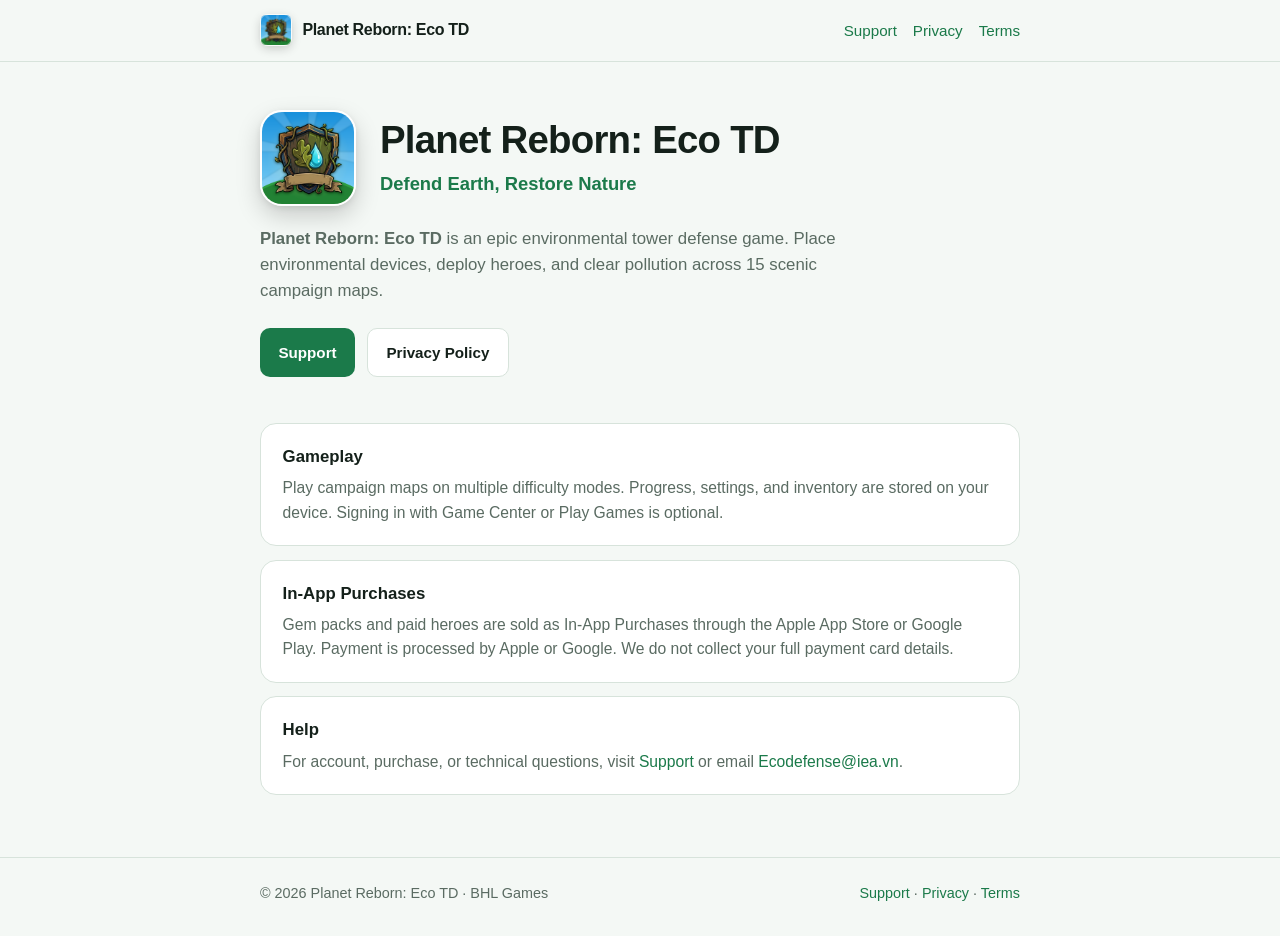
==== index.html @ 7d006d2a "Planet Reborn: Eco TD website (home, privacy, support, terms) Co-authored-by: Cursor <cursoragent@cu" ====
<!DOCTYPE html>
<html lang="en">
<head>
  <meta charset="utf-8" />
  <meta name="viewport" content="width=device-width, initial-scale=1" />
  <title>Planet Reborn: Eco TD — Defend Earth, Restore Nature</title>
  <meta name="description" content="Planet Reborn: Eco TD — Defend Earth, Restore Nature is an environmental tower defense game for iPhone and Android." />
  <meta name="referrer" content="strict-origin-when-cross-origin" />
  <link rel="icon" type="image/x-icon" href="/favicon.ico" />
  <link rel="icon" type="image/png" sizes="32x32" href="/favicon-32x32.png" />
  <link rel="icon" type="image/png" sizes="16x16" href="/favicon-16x16.png" />
  <link rel="apple-touch-icon" sizes="180x180" href="/apple-touch-icon.png" />
  <meta property="og:title" content="Planet Reborn: Eco TD — Defend Earth, Restore Nature" />
  <meta property="og:description" content="Official website and support for Planet Reborn: Eco TD." />
  <meta property="og:image" content="https://ecodefense.baihatlabs.com/og-image.png" />
  <link rel="stylesheet" href="/styles.css" />
</head>
<body>
  <header class="nav">
    <div class="wrap nav-inner">
      <a class="brand" href="/">
        <span class="brand-mark" aria-hidden="true"></span>
        Planet Reborn: Eco TD
      </a>
      <nav class="nav-links">
        <a href="/support">Support</a>
        <a href="/privacy">Privacy</a>
        <a href="/terms">Terms</a>
      </nav>
    </div>
  </header>

  <main>
    <section class="wrap hero">
      <div class="hero-header">
        <img class="hero-icon" src="/app_icon.png" alt="Planet Reborn: Eco TD Game Icon" width="96" height="96" />
        <div>
          <h1>Planet Reborn: Eco TD</h1>
          <p class="tagline">Defend Earth, Restore Nature</p>
        </div>
      </div>
      <p>
        <strong>Planet Reborn: Eco TD</strong> is an epic environmental tower defense game.
        Place environmental devices, deploy heroes, and clear pollution across 15 scenic campaign maps.
      </p>
      <div class="actions">
        <a class="btn btn-primary" href="/support">Support</a>
        <a class="btn btn-secondary" href="/privacy">Privacy Policy</a>
      </div>
    </section>

    <section class="wrap" style="padding-bottom: 3rem;">
      <div class="card">
        <h2>Gameplay</h2>
        <p>
          Play campaign maps on multiple difficulty modes. Progress, settings, and
          inventory are stored on your device. Signing in with Game Center or Play Games is optional.
        </p>
      </div>
      <div class="card">
        <h2>In-App Purchases</h2>
        <p>
          Gem packs and paid heroes are sold as In-App Purchases through the Apple App Store
          or Google Play. Payment is processed by Apple or Google. We do not collect your
          full payment card details.
        </p>
      </div>
      <div class="card">
        <h2>Help</h2>
        <p>
          For account, purchase, or technical questions, visit
          <a href="/support">Support</a>
          or email
          <a href="mailto:Ecodefense@iea.vn">Ecodefense@iea.vn</a>.
        </p>
      </div>
    </section>
  </main>

  <footer class="footer">
    <div class="wrap footer-inner">
      <span>© 2026 Planet Reborn: Eco TD · BHL Games</span>
      <span>
        <a href="/support">Support</a> ·
        <a href="/privacy">Privacy</a> ·
        <a href="/terms">Terms</a>
      </span>
    </div>
  </footer>
</body>
</html>
---- styles.css ----
:root {
  --green: #1b7a4a;
  --green-dark: #0f4d30;
  --ink: #14201a;
  --muted: #5a6b62;
  --line: #d7e3db;
  --bg: #f4f8f5;
  --card: #ffffff;
}

* {
  box-sizing: border-box;
}

html {
  scroll-behavior: smooth;
}

body {
  margin: 0;
  font-family: -apple-system, BlinkMacSystemFont, "Segoe UI", Roboto, Helvetica, Arial, sans-serif;
  color: var(--ink);
  background: var(--bg);
  line-height: 1.55;
}

a {
  color: var(--green);
  text-decoration: none;
}

a:hover {
  text-decoration: underline;
}

.wrap {
  width: min(760px, calc(100% - 2rem));
  margin: 0 auto;
}

.nav {
  position: sticky;
  top: 0;
  z-index: 10;
  background: rgba(244, 248, 245, 0.94);
  backdrop-filter: blur(12px);
  border-bottom: 1px solid var(--line);
}

.nav-inner {
  display: flex;
  align-items: center;
  justify-content: space-between;
  gap: 1rem;
  padding: 0.9rem 0;
}

.brand {
  display: flex;
  align-items: center;
  gap: 0.65rem;
  color: var(--ink);
  font-weight: 700;
  letter-spacing: -0.02em;
  text-decoration: none;
}

.brand:hover {
  text-decoration: none;
}

.brand-mark {
  width: 32px;
  height: 32px;
  border-radius: 8px;
  background: url('/app_icon.png') center/cover no-repeat;
  box-shadow: 0 3px 10px rgba(0, 0, 0, 0.18);
  border: 1px solid rgba(255, 255, 255, 0.4);
  flex-shrink: 0;
}

.nav-links {
  display: flex;
  gap: 1rem;
  flex-wrap: wrap;
  font-size: 0.95rem;
}

.hero {
  padding: 3rem 0 2rem;
}

.hero-header {
  display: flex;
  align-items: center;
  gap: 1.5rem;
  margin-bottom: 1.25rem;
  flex-wrap: wrap;
}

.hero-icon {
  width: 96px;
  height: 96px;
  border-radius: 22px;
  box-shadow: 0 10px 24px rgba(0, 0, 0, 0.18), 0 2px 6px rgba(0, 0, 0, 0.08);
  border: 2px solid #ffffff;
  display: block;
}

.hero h1 {
  margin: 0 0 0.4rem;
  font-size: clamp(1.85rem, 4vw, 2.4rem);
  line-height: 1.2;
  letter-spacing: -0.02em;
}

.hero .tagline {
  margin: 0;
  font-size: 1.15rem;
  font-weight: 600;
  color: var(--green);
}

.hero p {
  margin: 0;
  max-width: 38rem;
  color: var(--muted);
  font-size: 1.05rem;
}

.actions {
  display: flex;
  flex-wrap: wrap;
  gap: 0.75rem;
  margin-top: 1.5rem;
}

.btn {
  display: inline-flex;
  align-items: center;
  justify-content: center;
  padding: 0.75rem 1.15rem;
  border-radius: 10px;
  font-weight: 600;
  font-size: 0.95rem;
  text-decoration: none;
}

.btn:hover {
  text-decoration: none;
}

.btn-primary {
  background: var(--green);
  color: #fff;
}

.btn-primary:hover {
  background: var(--green-dark);
}

.btn-secondary {
  background: #fff;
  color: var(--ink);
  border: 1px solid var(--line);
}

.card {
  background: var(--card);
  border: 1px solid var(--line);
  border-radius: 16px;
  padding: 1.25rem 1.35rem;
  margin: 0.85rem 0;
}

.card h2 {
  margin: 0 0 0.4rem;
  font-size: 1.05rem;
}

.card p {
  margin: 0;
  color: var(--muted);
  font-size: 0.98rem;
}

.page {
  padding: 2.25rem 0 3.5rem;
}

.page h1 {
  margin: 0 0 0.35rem;
  font-size: 2rem;
  letter-spacing: -0.02em;
}

.lede {
  margin: 0 0 1.75rem;
  color: var(--muted);
}

.page h2 {
  margin: 1.75rem 0 0.55rem;
  font-size: 1.15rem;
}

.page p,
.page li {
  color: #2c3a33;
}

.page ul {
  padding-left: 1.2rem;
}

.page li {
  margin: 0.3rem 0;
}

.meta {
  font-size: 0.9rem;
  color: var(--muted);
  margin-bottom: 1.5rem;
}

.footer {
  border-top: 1px solid var(--line);
  padding: 1.5rem 0 2rem;
  color: var(--muted);
  font-size: 0.9rem;
}

.footer-inner {
  display: flex;
  flex-wrap: wrap;
  gap: 0.75rem 1.25rem;
  justify-content: space-between;
}

@media (max-width: 560px) {
  .nav-links {
    gap: 0.75rem;
    font-size: 0.88rem;
  }
}
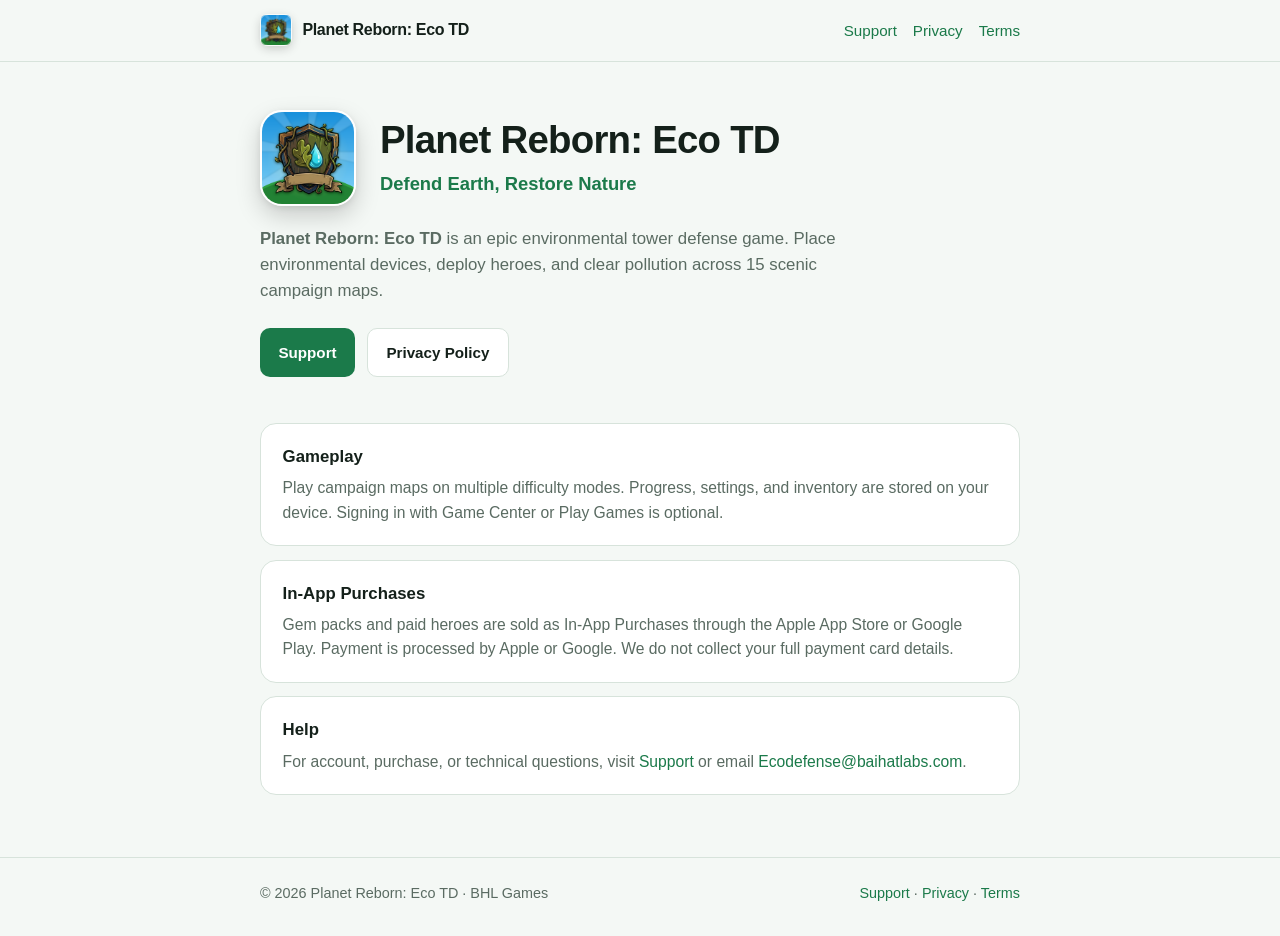
==== commit 8b8d6d82: "Update contact email to Ecodefense@baihatlabs.com Co-authored-by: Cursor <cursoragent@cursor.com>" ====
--- a/index.html
+++ b/index.html
@@ -71,7 +71,7 @@
           For account, purchase, or technical questions, visit
           <a href="/support">Support</a>
           or email
-          <a href="mailto:Ecodefense@iea.vn">Ecodefense@iea.vn</a>.
+          <a href="mailto:Ecodefense@baihatlabs.com">Ecodefense@baihatlabs.com</a>.
         </p>
       </div>
     </section>
